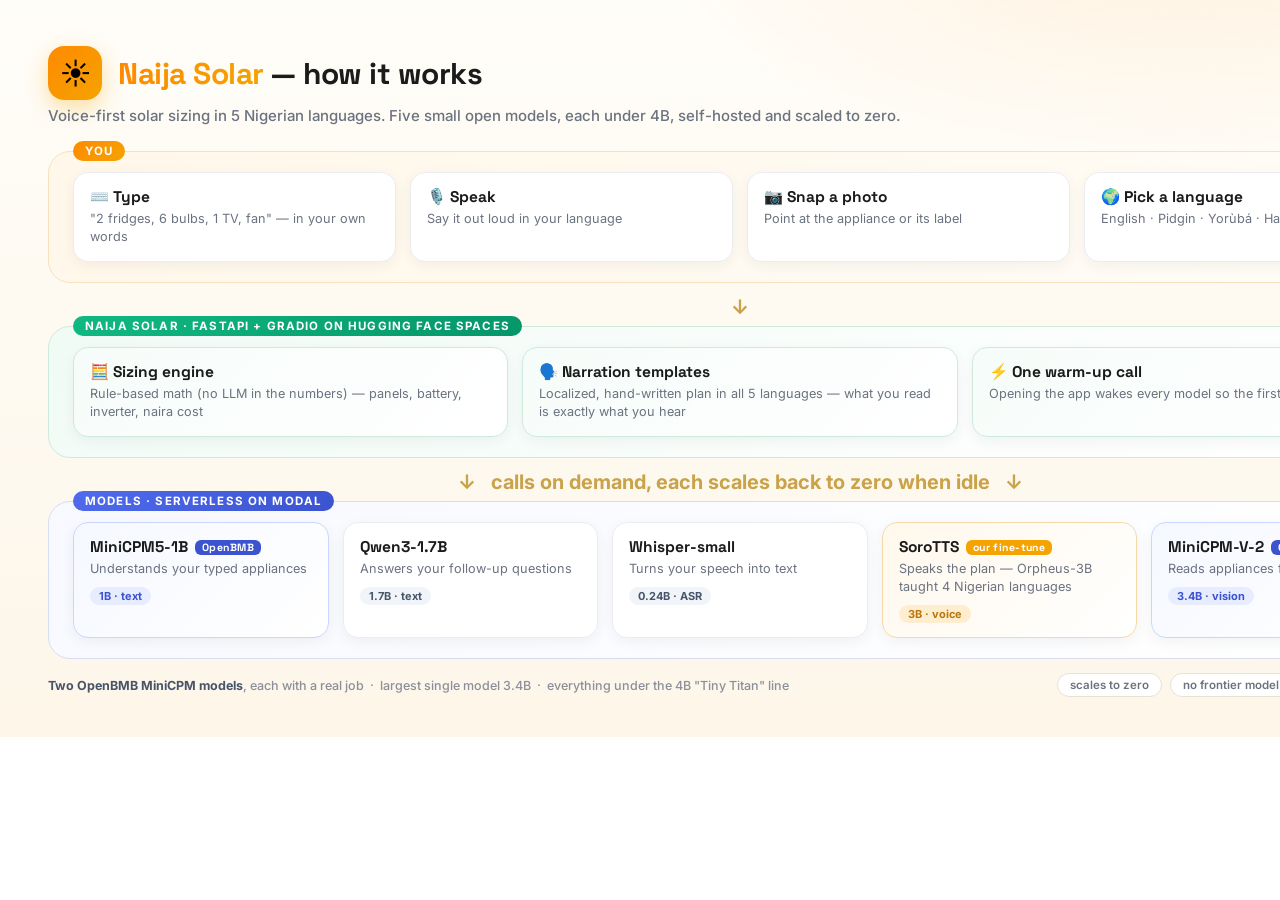
==== assets/arch.html @ 0bfa8f52 "Docs: MiniCPM5-1B understands appliances + Qwen answers Q&A (two OpenBMB MiniCPM); new architecture " ====
<!doctype html><html lang="en"><head><meta charset="utf-8">
<style>
  @import url('https://fonts.googleapis.com/css2?family=Space+Grotesk:wght@500;600;700&family=Inter:wght@400;500;600;700&display=swap');
  *{margin:0;padding:0;box-sizing:border-box}
  body{font-family:'Inter',system-ui,sans-serif;background:#fff}
  .wrap{width:1480px;padding:46px 48px 40px;background:
      radial-gradient(900px 360px at 80% -8%,rgba(255,138,0,.10),transparent 60%),
      linear-gradient(180deg,#fffdf8 0%,#fdf6e9 100%);}
  .head{display:flex;align-items:center;gap:16px;margin-bottom:6px}
  .logo{width:54px;height:54px;border-radius:16px;background:linear-gradient(135deg,#ff8a00,#f4a300);
    display:flex;align-items:center;justify-content:center;font-size:30px;box-shadow:0 8px 22px rgba(244,163,0,.34)}
  h1{font-family:'Space Grotesk',sans-serif;font-size:30px;color:#1b1b1b;letter-spacing:-.5px}
  h1 b{background:linear-gradient(90deg,#ff8a00,#f4a300);-webkit-background-clip:text;background-clip:text;color:transparent}
  .sub{color:#6b7280;font-size:15px;margin:3px 0 26px;font-weight:500}
  .layer{border-radius:22px;padding:20px 24px;margin-bottom:14px;position:relative}
  .ltag{position:absolute;top:-11px;left:24px;font-size:11.5px;font-weight:700;letter-spacing:.10em;
    text-transform:uppercase;padding:3px 12px;border-radius:999px;color:#fff}
  .l1{background:linear-gradient(135deg,#fff7e9,#fffdf8);border:1.6px solid #f6e2bd}
  .l1 .ltag{background:linear-gradient(135deg,#ff8a00,#f4a300)}
  .l2{background:linear-gradient(135deg,#f1fbf6,#fff);border:1.6px solid #cdeadb}
  .l2 .ltag{background:linear-gradient(135deg,#10b981,#059669)}
  .l3{background:linear-gradient(135deg,#f7f9ff,#fff);border:1.6px solid #d7def2}
  .l3 .ltag{background:linear-gradient(135deg,#4f6bed,#3b53cf)}
  .row{display:flex;gap:14px;flex-wrap:wrap}
  .chip{flex:1;min-width:150px;background:#fff;border:1.4px solid #ececf3;border-radius:15px;padding:14px 16px;
    box-shadow:0 4px 14px rgba(20,20,40,.05)}
  .chip .t{font-family:'Space Grotesk',sans-serif;font-weight:700;font-size:15.5px;color:#1b1b1b}
  .chip .d{color:#6b7280;font-size:12.7px;margin-top:3px;line-height:1.45}
  .chip .p{display:inline-block;margin-top:9px;font-size:11px;font-weight:700;color:#475569;
    background:#f1f5f9;border-radius:999px;padding:2px 9px}
  .chip.bmb{border-color:#c9d6ff;background:linear-gradient(135deg,#f5f8ff,#fff)}
  .chip.bmb .p{background:#e7edff;color:#3b53cf}
  .chip.ours{border-color:#f6d9a8;background:linear-gradient(135deg,#fff8ec,#fff)}
  .chip.ours .p{background:#ffedcf;color:#b9760a}
  .badge{font-size:10.5px;font-weight:700;letter-spacing:.04em;border-radius:6px;padding:1px 7px;margin-left:7px;vertical-align:middle}
  .badge.b{background:#3b53cf;color:#fff}
  .badge.o{background:#f4a300;color:#fff}
  .app{display:flex;gap:14px;flex-wrap:wrap}
  .app .chip{border-color:#cdeadb;background:linear-gradient(135deg,#f6fcf9,#fff)}
  .arrow{text-align:center;color:#c9a24a;font-size:20px;line-height:1;margin:1px 0 9px;font-weight:700}
  .foot{display:flex;justify-content:space-between;align-items:center;margin-top:14px;color:#8a8f99;font-size:12.5px;font-weight:500}
  .foot b{color:#475569}
  .pills{display:flex;gap:8px}
  .pill{background:#fff;border:1.3px solid #e7e2d4;border-radius:999px;padding:4px 12px;font-size:11.5px;font-weight:600;color:#6b7280}
</style></head>
<body><div class="wrap">
  <div class="head">
    <div class="logo">☀️</div>
    <div><h1><b>Naija Solar</b> — how it works</h1></div>
  </div>
  <div class="sub">Voice-first solar sizing in 5 Nigerian languages. Five small open models, each under 4B, self-hosted and scaled to zero.</div>

  <div class="layer l1">
    <div class="ltag">You</div>
    <div class="row">
      <div class="chip"><div class="t">⌨️ Type</div><div class="d">"2 fridges, 6 bulbs, 1 TV, fan" — in your own words</div></div>
      <div class="chip"><div class="t">🎙️ Speak</div><div class="d">Say it out loud in your language</div></div>
      <div class="chip"><div class="t">📷 Snap a photo</div><div class="d">Point at the appliance or its label</div></div>
      <div class="chip"><div class="t">🌍 Pick a language</div><div class="d">English · Pidgin · Yorùbá · Hausa · Igbo</div></div>
    </div>
  </div>
  <div class="arrow">↓</div>

  <div class="layer l2">
    <div class="ltag">Naija Solar · FastAPI + Gradio on Hugging Face Spaces</div>
    <div class="app">
      <div class="chip"><div class="t">🧮 Sizing engine</div><div class="d">Rule-based math (no LLM in the numbers) — panels, battery, inverter, naira cost</div></div>
      <div class="chip"><div class="t">🗣️ Narration templates</div><div class="d">Localized, hand-written plan in all 5 languages — what you read is exactly what you hear</div></div>
      <div class="chip"><div class="t">⚡ One warm-up call</div><div class="d">Opening the app wakes every model so the first answer is fast</div></div>
    </div>
  </div>
  <div class="arrow">↓ &nbsp; calls on demand, each scales back to zero when idle &nbsp; ↓</div>

  <div class="layer l3">
    <div class="ltag">Models · serverless on Modal</div>
    <div class="row">
      <div class="chip bmb"><div class="t">MiniCPM5-1B<span class="badge b">OpenBMB</span></div><div class="d">Understands your typed appliances</div><span class="p">1B · text</span></div>
      <div class="chip"><div class="t">Qwen3-1.7B</div><div class="d">Answers your follow-up questions</div><span class="p">1.7B · text</span></div>
      <div class="chip"><div class="t">Whisper-small</div><div class="d">Turns your speech into text</div><span class="p">0.24B · ASR</span></div>
      <div class="chip ours"><div class="t">SoroTTS<span class="badge o">our fine-tune</span></div><div class="d">Speaks the plan — Orpheus-3B taught 4 Nigerian languages</div><span class="p">3B · voice</span></div>
      <div class="chip bmb"><div class="t">MiniCPM-V-2<span class="badge b">OpenBMB</span></div><div class="d">Reads appliances from a photo</div><span class="p">3.4B · vision</span></div>
    </div>
  </div>

  <div class="foot">
    <div><b>Two OpenBMB MiniCPM models</b>, each with a real job &nbsp;·&nbsp; largest single model 3.4B &nbsp;·&nbsp; everything under the 4B "Tiny Titan" line</div>
    <div class="pills"><span class="pill">scales to zero</span><span class="pill">no frontier model</span><span class="pill">no per-word billing</span></div>
  </div>
</div></body></html>
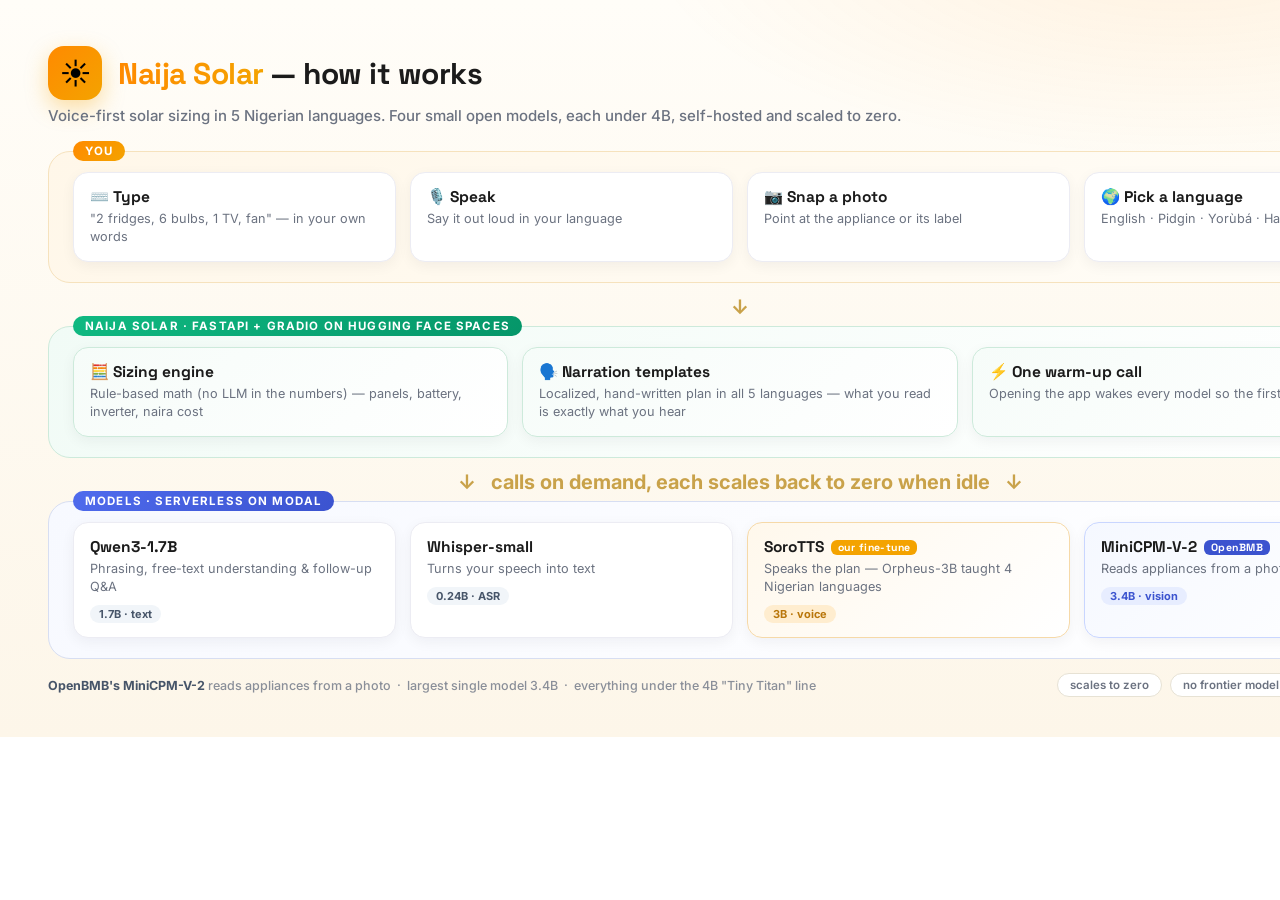
==== commit 109980f8: "Docs: honest single MiniCPM headline (MiniCPM-V-2 vision); text on Qwen3-1.7B" ====
--- a/assets/arch.html
+++ b/assets/arch.html
@@ -48,7 +48,7 @@
     <div class="logo">☀️</div>
     <div><h1><b>Naija Solar</b> — how it works</h1></div>
   </div>
-  <div class="sub">Voice-first solar sizing in 5 Nigerian languages. Five small open models, each under 4B, self-hosted and scaled to zero.</div>
+  <div class="sub">Voice-first solar sizing in 5 Nigerian languages. Four small open models, each under 4B, self-hosted and scaled to zero.</div>
 
   <div class="layer l1">
     <div class="ltag">You</div>
@@ -74,8 +74,7 @@
   <div class="layer l3">
     <div class="ltag">Models · serverless on Modal</div>
     <div class="row">
-      <div class="chip bmb"><div class="t">MiniCPM5-1B<span class="badge b">OpenBMB</span></div><div class="d">Understands your typed appliances</div><span class="p">1B · text</span></div>
-      <div class="chip"><div class="t">Qwen3-1.7B</div><div class="d">Answers your follow-up questions</div><span class="p">1.7B · text</span></div>
+      <div class="chip"><div class="t">Qwen3-1.7B</div><div class="d">Phrasing, free-text understanding & follow-up Q&amp;A</div><span class="p">1.7B · text</span></div>
       <div class="chip"><div class="t">Whisper-small</div><div class="d">Turns your speech into text</div><span class="p">0.24B · ASR</span></div>
       <div class="chip ours"><div class="t">SoroTTS<span class="badge o">our fine-tune</span></div><div class="d">Speaks the plan — Orpheus-3B taught 4 Nigerian languages</div><span class="p">3B · voice</span></div>
       <div class="chip bmb"><div class="t">MiniCPM-V-2<span class="badge b">OpenBMB</span></div><div class="d">Reads appliances from a photo</div><span class="p">3.4B · vision</span></div>
@@ -83,7 +82,7 @@
   </div>
 
   <div class="foot">
-    <div><b>Two OpenBMB MiniCPM models</b>, each with a real job &nbsp;·&nbsp; largest single model 3.4B &nbsp;·&nbsp; everything under the 4B "Tiny Titan" line</div>
+    <div><b>OpenBMB's MiniCPM-V-2</b> reads appliances from a photo &nbsp;·&nbsp; largest single model 3.4B &nbsp;·&nbsp; everything under the 4B "Tiny Titan" line</div>
     <div class="pills"><span class="pill">scales to zero</span><span class="pill">no frontier model</span><span class="pill">no per-word billing</span></div>
   </div>
 </div></body></html>
